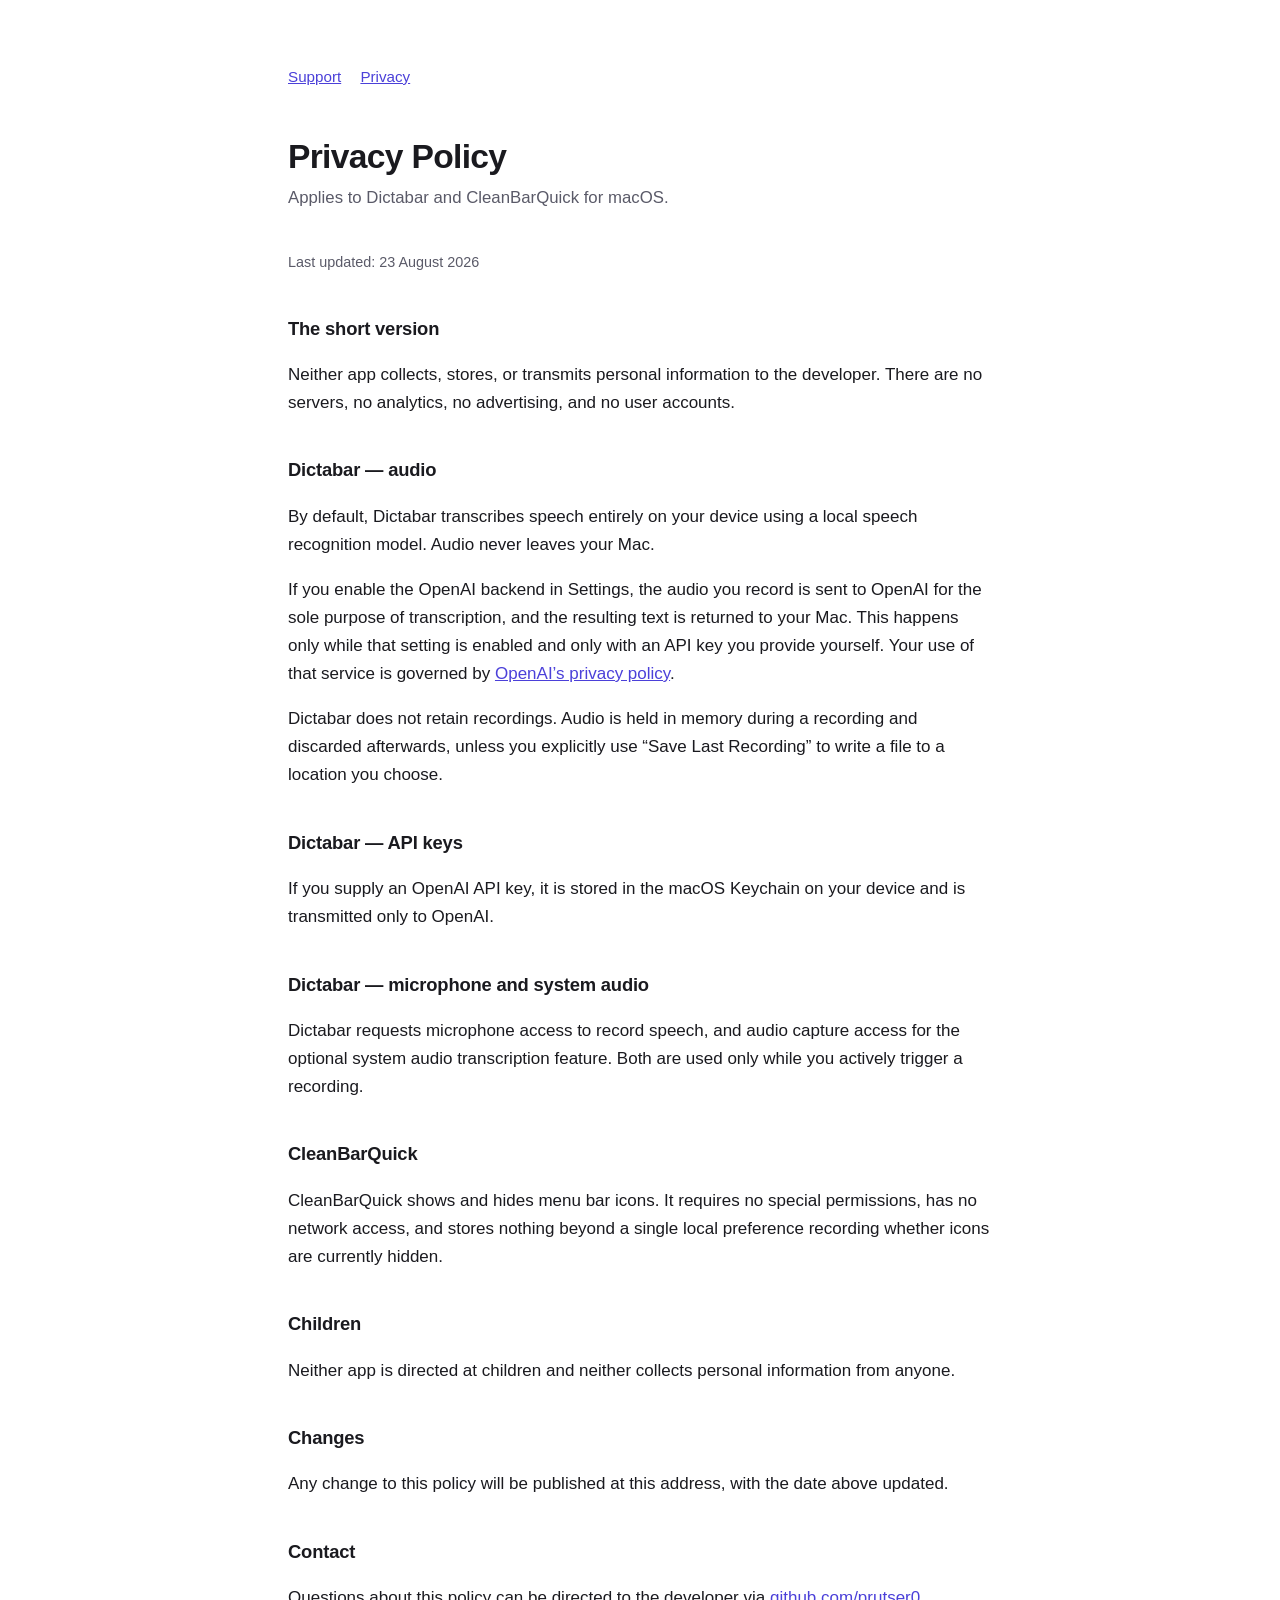
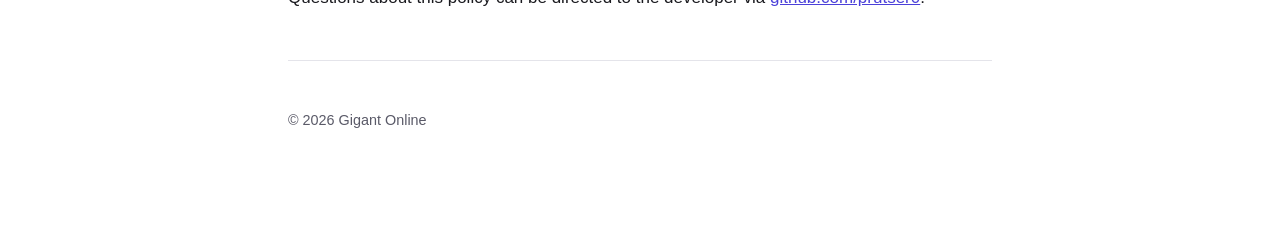
==== privacy/index.html @ 89a6a45e "Support en privacybeleid voor Dictabar en CleanBarQuick Co-Authored-By: Claude Opus 5 (1M context) <" ====
<!doctype html>
<html lang="en">
<head>
<meta charset="utf-8">
<meta name="viewport" content="width=device-width, initial-scale=1">
<title>Privacy Policy — Gigant Online apps</title>
<link rel="stylesheet" href="../style.css">
</head>
<body>
<main>
  <nav><a href="../">Support</a><a href="./">Privacy</a></nav>

  <h1>Privacy Policy</h1>
  <p class="lede">Applies to Dictabar and CleanBarQuick for macOS.</p>
  <p class="updated">Last updated: 23 August 2026</p>

  <h2>The short version</h2>
  <p>Neither app collects, stores, or transmits personal information to the developer. There are no servers, no analytics, no advertising, and no user accounts.</p>

  <h2>Dictabar — audio</h2>
  <p>By default, Dictabar transcribes speech entirely on your device using a local speech recognition model. Audio never leaves your Mac.</p>
  <p>If you enable the OpenAI backend in Settings, the audio you record is sent to OpenAI for the sole purpose of transcription, and the resulting text is returned to your Mac. This happens only while that setting is enabled and only with an API key you provide yourself. Your use of that service is governed by <a href="https://openai.com/policies/privacy-policy">OpenAI’s privacy policy</a>.</p>
  <p>Dictabar does not retain recordings. Audio is held in memory during a recording and discarded afterwards, unless you explicitly use “Save Last Recording” to write a file to a location you choose.</p>

  <h2>Dictabar — API keys</h2>
  <p>If you supply an OpenAI API key, it is stored in the macOS Keychain on your device and is transmitted only to OpenAI.</p>

  <h2>Dictabar — microphone and system audio</h2>
  <p>Dictabar requests microphone access to record speech, and audio capture access for the optional system audio transcription feature. Both are used only while you actively trigger a recording.</p>

  <h2>CleanBarQuick</h2>
  <p>CleanBarQuick shows and hides menu bar icons. It requires no special permissions, has no network access, and stores nothing beyond a single local preference recording whether icons are currently hidden.</p>

  <h2>Children</h2>
  <p>Neither app is directed at children and neither collects personal information from anyone.</p>

  <h2>Changes</h2>
  <p>Any change to this policy will be published at this address, with the date above updated.</p>

  <h2>Contact</h2>
  <p>Questions about this policy can be directed to the developer via <a href="https://github.com/prutser0">github.com/prutser0</a>.</p>

  <hr>
  <p class="updated">© 2026 Gigant Online</p>
</main>
</body>
</html>
---- style.css ----
:root {
  --bg: #ffffff; --fg: #1a1a1f; --muted: #5a5a68; --rule: #e4e4ea; --accent: #4b40d9;
}
@media (prefers-color-scheme: dark) {
  :root { --bg: #131318; --fg: #ececf2; --muted: #9a9aab; --rule: #2a2a34; --accent: #9b92ff; }
}
* { box-sizing: border-box; }
body {
  margin: 0; padding: 4rem 1.5rem 6rem;
  background: var(--bg); color: var(--fg);
  font: 17px/1.65 -apple-system, BlinkMacSystemFont, "Segoe UI", Helvetica, Arial, sans-serif;
}
main { max-width: 44rem; margin: 0 auto; }
h1 { font-size: 2.1rem; line-height: 1.2; margin: 0 0 .4rem; letter-spacing: -.02em; }
h2 { font-size: 1.15rem; margin: 2.4rem 0 .6rem; letter-spacing: -.01em; }
p, li { color: var(--fg); }
.lede { color: var(--muted); font-size: 1.05rem; margin: 0 0 2.5rem; }
.updated { color: var(--muted); font-size: .9rem; }
a { color: var(--accent); }
hr { border: 0; border-top: 1px solid var(--rule); margin: 3rem 0; }
nav { margin-bottom: 3rem; font-size: .95rem; }
nav a { margin-right: 1.2rem; }
.apps { display: grid; gap: 1rem; margin: 2rem 0; }
.app { border: 1px solid var(--rule); border-radius: 12px; padding: 1.1rem 1.3rem; }
.app h3 { margin: 0 0 .3rem; font-size: 1.05rem; }
.app p { margin: 0; color: var(--muted); font-size: .95rem; }
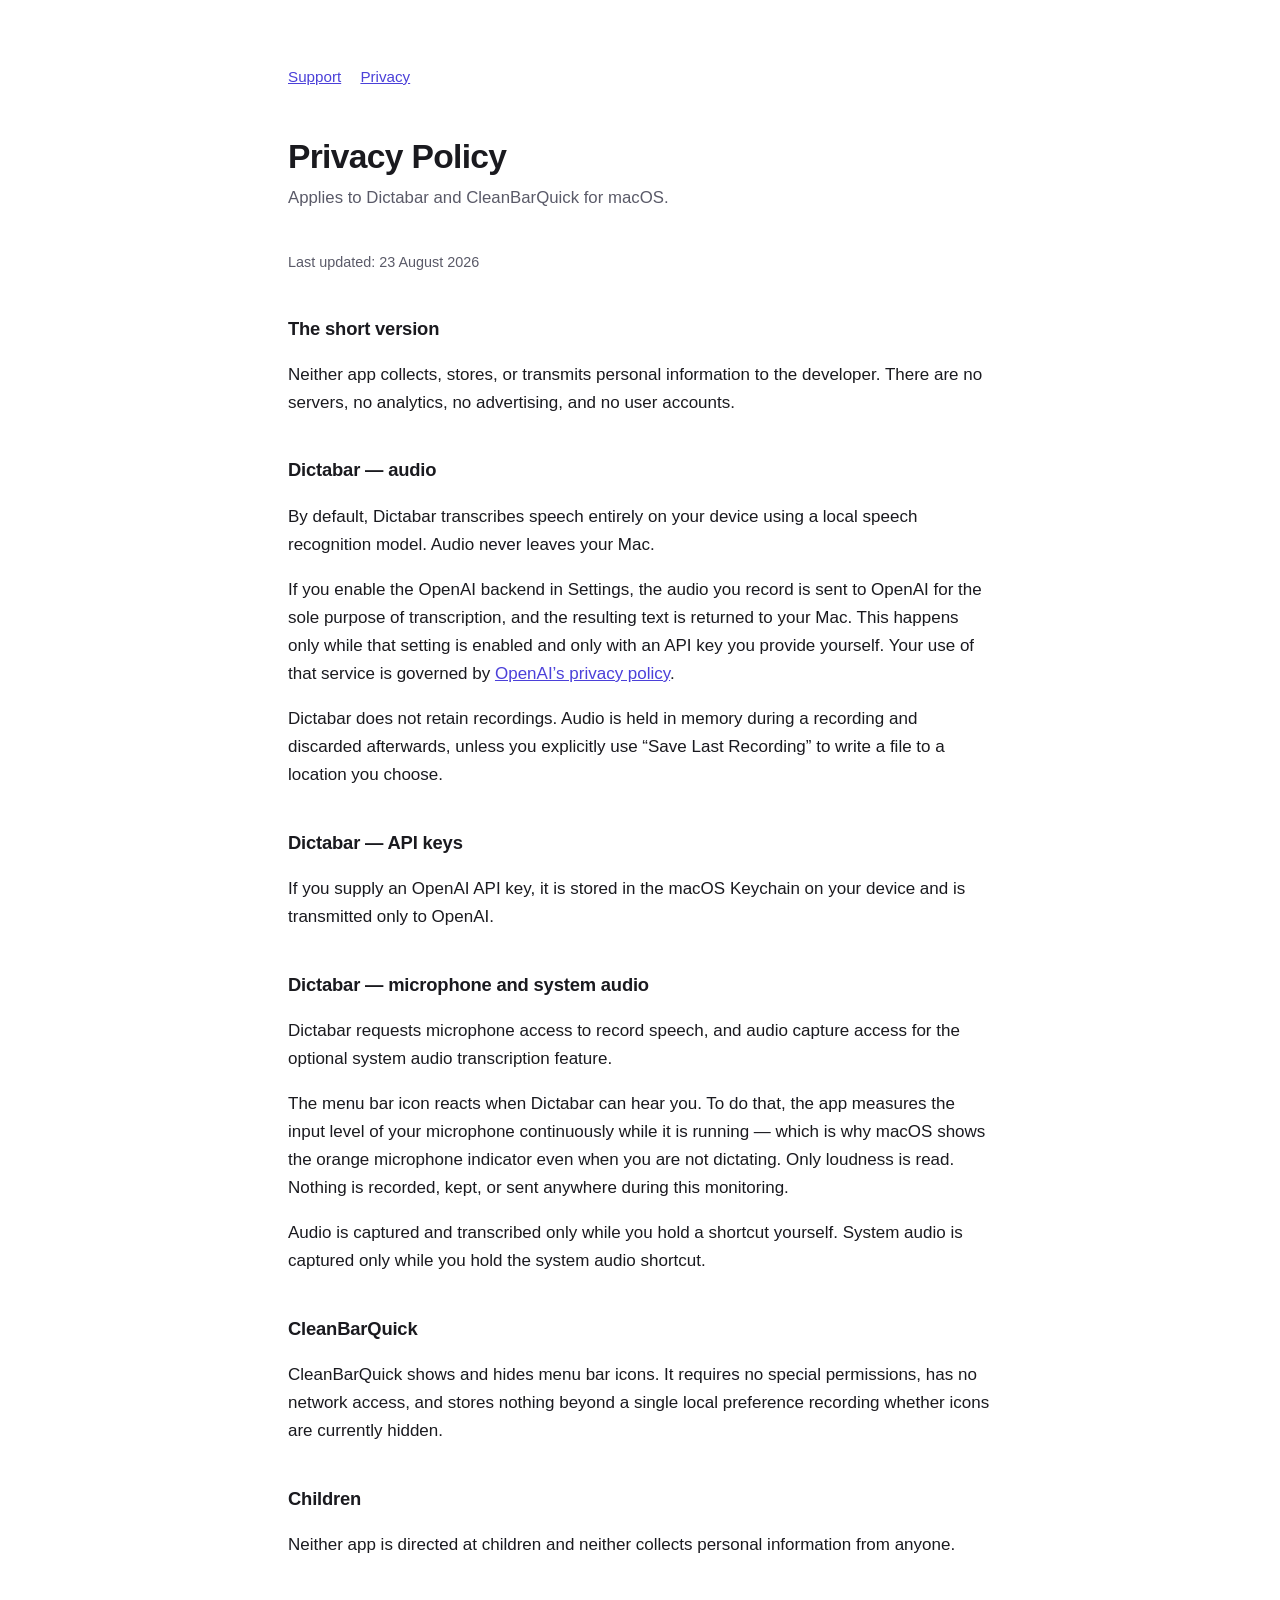
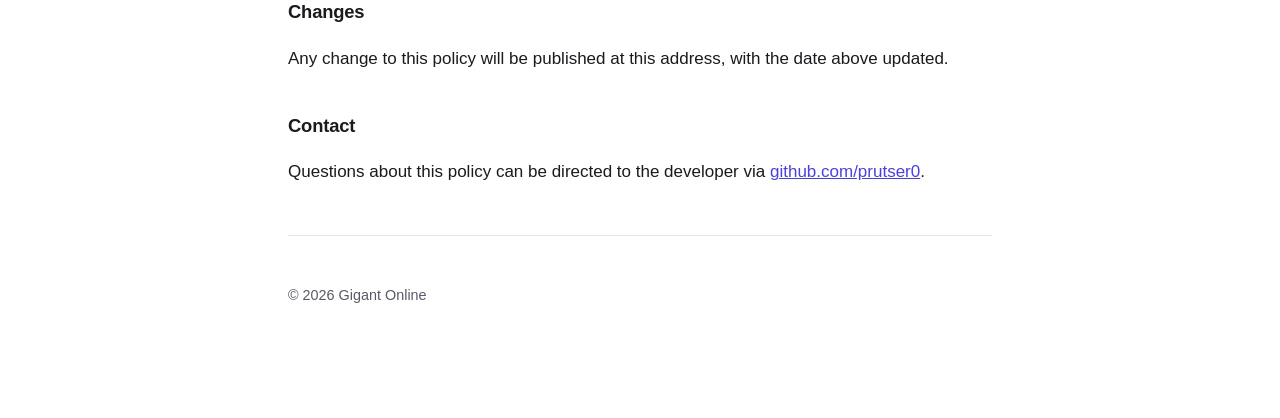
==== commit db0ab09e: "Privacybeleid: continue microfoon-monitoring eerlijk beschreven Co-Authored-By: Claude Opus 5 (1M co" ====
--- a/privacy/index.html
+++ b/privacy/index.html
@@ -26,7 +26,9 @@
   <p>If you supply an OpenAI API key, it is stored in the macOS Keychain on your device and is transmitted only to OpenAI.</p>
 
   <h2>Dictabar — microphone and system audio</h2>
-  <p>Dictabar requests microphone access to record speech, and audio capture access for the optional system audio transcription feature. Both are used only while you actively trigger a recording.</p>
+  <p>Dictabar requests microphone access to record speech, and audio capture access for the optional system audio transcription feature.</p>
+  <p>The menu bar icon reacts when Dictabar can hear you. To do that, the app measures the input level of your microphone continuously while it is running — which is why macOS shows the orange microphone indicator even when you are not dictating. Only loudness is read. Nothing is recorded, kept, or sent anywhere during this monitoring.</p>
+  <p>Audio is captured and transcribed only while you hold a shortcut yourself. System audio is captured only while you hold the system audio shortcut.</p>
 
   <h2>CleanBarQuick</h2>
   <p>CleanBarQuick shows and hides menu bar icons. It requires no special permissions, has no network access, and stores nothing beyond a single local preference recording whether icons are currently hidden.</p>
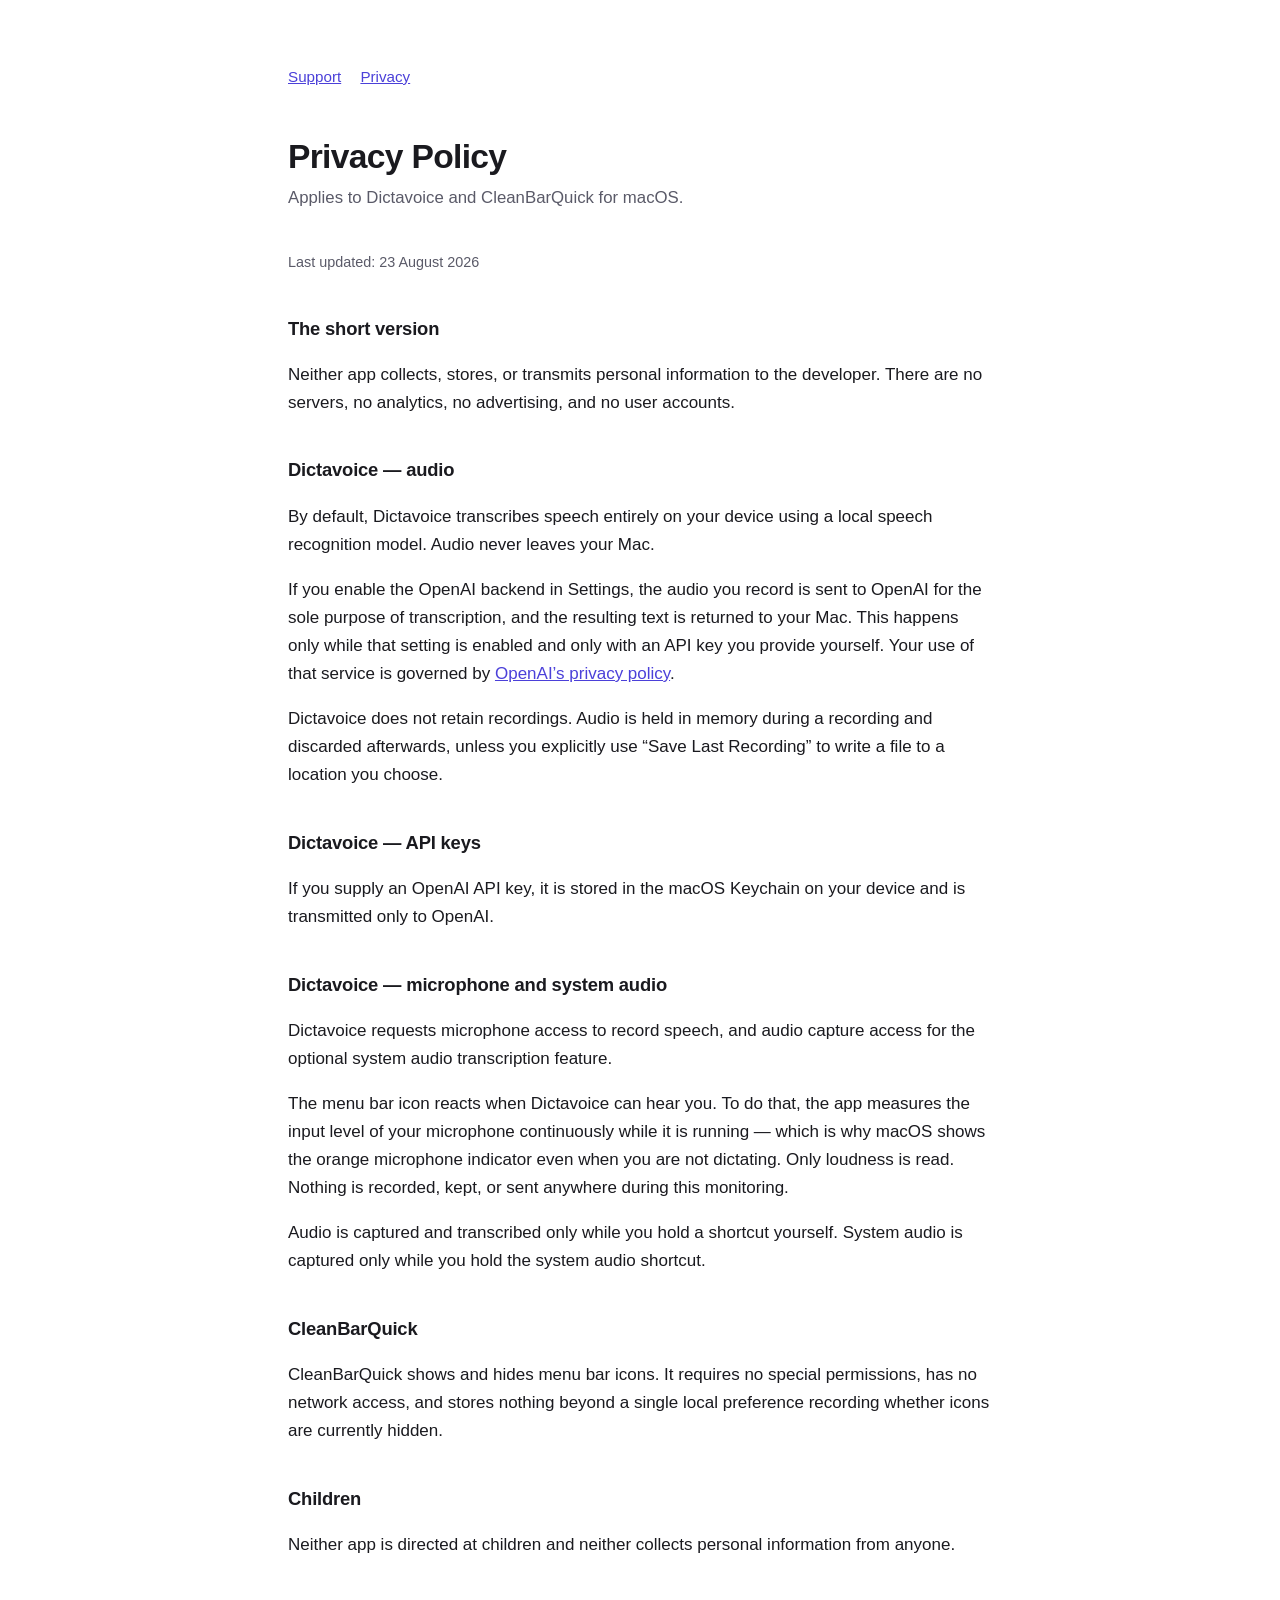
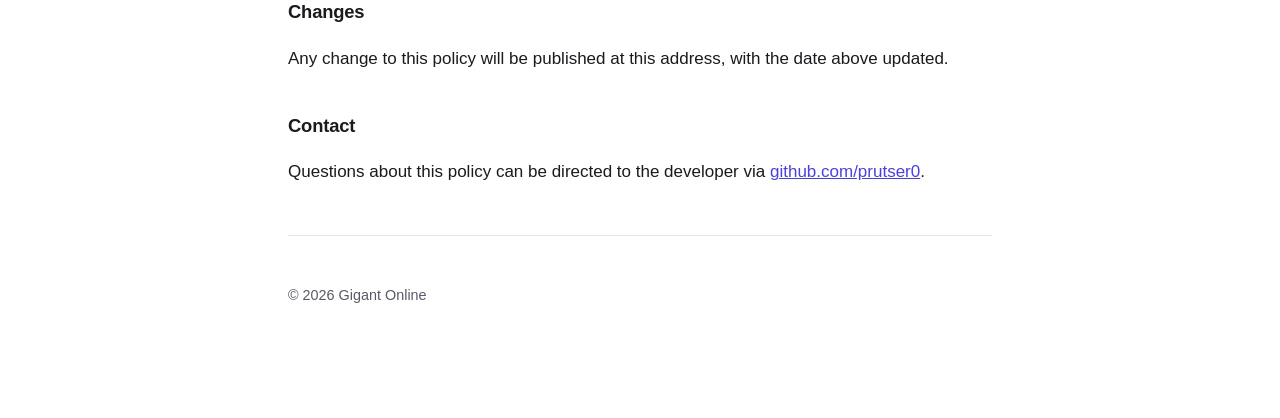
==== commit 97666e3c: "App heet Dictavoice, niet Dictabar Co-Authored-By: Claude Opus 5 (1M context) <noreply@anthropic.com" ====
--- a/privacy/index.html
+++ b/privacy/index.html
@@ -11,23 +11,23 @@
   <nav><a href="../">Support</a><a href="./">Privacy</a></nav>
 
   <h1>Privacy Policy</h1>
-  <p class="lede">Applies to Dictabar and CleanBarQuick for macOS.</p>
+  <p class="lede">Applies to Dictavoice and CleanBarQuick for macOS.</p>
   <p class="updated">Last updated: 23 August 2026</p>
 
   <h2>The short version</h2>
   <p>Neither app collects, stores, or transmits personal information to the developer. There are no servers, no analytics, no advertising, and no user accounts.</p>
 
-  <h2>Dictabar — audio</h2>
-  <p>By default, Dictabar transcribes speech entirely on your device using a local speech recognition model. Audio never leaves your Mac.</p>
+  <h2>Dictavoice — audio</h2>
+  <p>By default, Dictavoice transcribes speech entirely on your device using a local speech recognition model. Audio never leaves your Mac.</p>
   <p>If you enable the OpenAI backend in Settings, the audio you record is sent to OpenAI for the sole purpose of transcription, and the resulting text is returned to your Mac. This happens only while that setting is enabled and only with an API key you provide yourself. Your use of that service is governed by <a href="https://openai.com/policies/privacy-policy">OpenAI’s privacy policy</a>.</p>
-  <p>Dictabar does not retain recordings. Audio is held in memory during a recording and discarded afterwards, unless you explicitly use “Save Last Recording” to write a file to a location you choose.</p>
+  <p>Dictavoice does not retain recordings. Audio is held in memory during a recording and discarded afterwards, unless you explicitly use “Save Last Recording” to write a file to a location you choose.</p>
 
-  <h2>Dictabar — API keys</h2>
+  <h2>Dictavoice — API keys</h2>
   <p>If you supply an OpenAI API key, it is stored in the macOS Keychain on your device and is transmitted only to OpenAI.</p>
 
-  <h2>Dictabar — microphone and system audio</h2>
-  <p>Dictabar requests microphone access to record speech, and audio capture access for the optional system audio transcription feature.</p>
-  <p>The menu bar icon reacts when Dictabar can hear you. To do that, the app measures the input level of your microphone continuously while it is running — which is why macOS shows the orange microphone indicator even when you are not dictating. Only loudness is read. Nothing is recorded, kept, or sent anywhere during this monitoring.</p>
+  <h2>Dictavoice — microphone and system audio</h2>
+  <p>Dictavoice requests microphone access to record speech, and audio capture access for the optional system audio transcription feature.</p>
+  <p>The menu bar icon reacts when Dictavoice can hear you. To do that, the app measures the input level of your microphone continuously while it is running — which is why macOS shows the orange microphone indicator even when you are not dictating. Only loudness is read. Nothing is recorded, kept, or sent anywhere during this monitoring.</p>
   <p>Audio is captured and transcribed only while you hold a shortcut yourself. System audio is captured only while you hold the system audio shortcut.</p>
 
   <h2>CleanBarQuick</h2>
